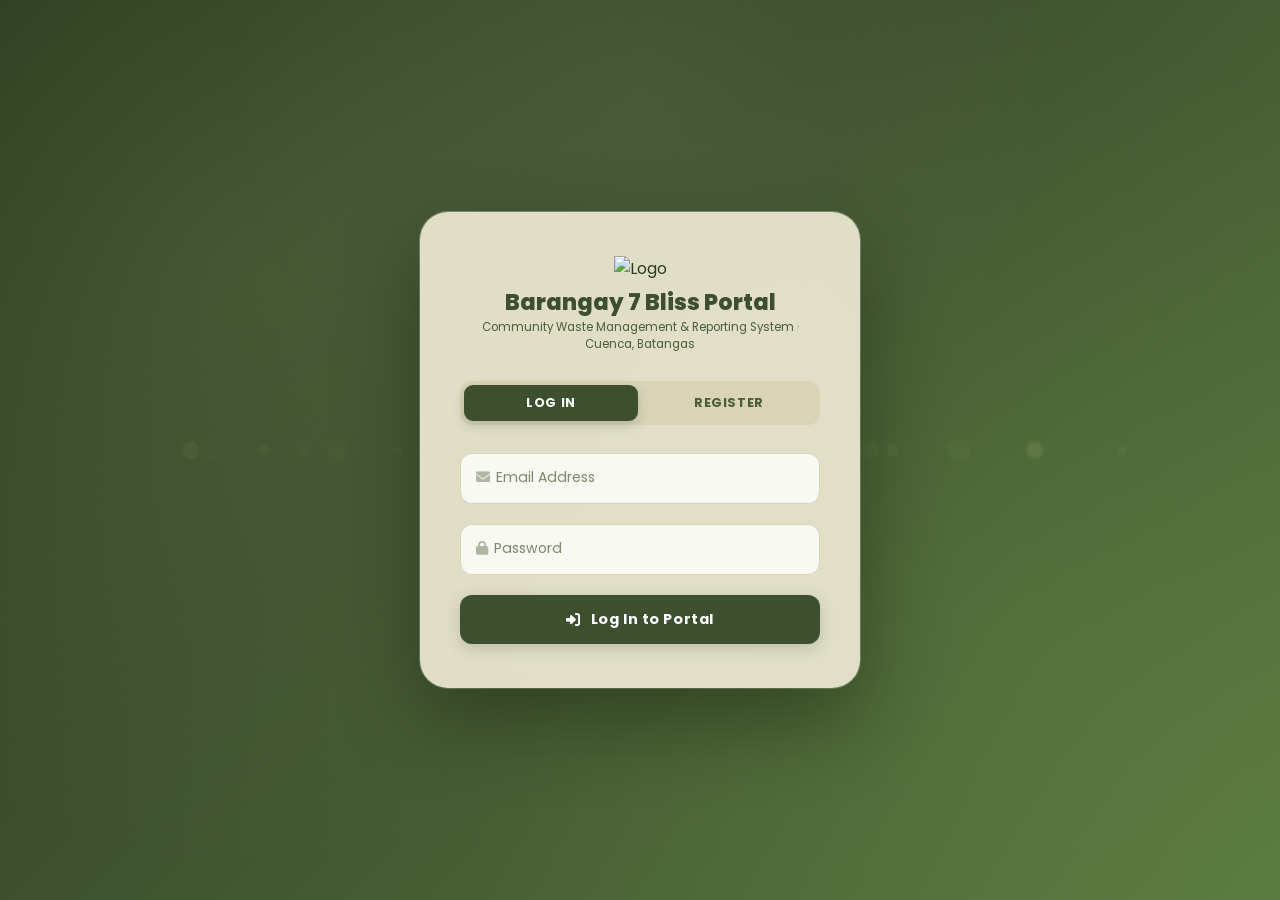
==== index.html @ 77852410 "index.html" ====
<!DOCTYPE html>
<html lang="en">
    
<head>
  <meta charset="UTF-8">  
  <meta name="viewport" content="width=device-width, initial-scale=1.0">
  <title>Community Waste Management & Reporting System</title>
  <link href="https://fonts.googleapis.com/css2?family=Poppins:wght@300;400;500;600;700;800&display=swap" rel="stylesheet">
  <link rel="stylesheet" href="https://cdnjs.cloudflare.com/ajax/libs/font-awesome/6.5.0/css/all.min.css">
  <style>
    :root {
      --dark-green: #3d4f2e;
      --mid-green: #5a7a40;
      --light-green: #8ab55a;
      --pale-green: #b5d68a;
      --cream: #e8e4cf;
      --cream-dark: #d9d4b8;
      --white-glass: rgba(255,255,255,0.75);
      --card-bg: rgba(255,255,255,0.6);
      --text-dark: #2c3a1e;
      --text-mid: #4a5e35;
    }

    * { margin: 0; padding: 0; box-sizing: border-box; }
    html { scroll-behavior: smooth; }

    body {
      font-family: 'Poppins', sans-serif;
      background-color: var(--cream);
      color: var(--text-dark);
      overflow-x: hidden;
    }

    /* ══════════════════════════════
       AUTH OVERLAY
    ══════════════════════════════ */
    #auth-overlay {
      position: fixed;
      inset: 0;
      z-index: 9999;
      display: flex;
      align-items: center;
      justify-content: center;
      background: linear-gradient(135deg, #2c3a1e 0%, #3d4f2e 40%, #5a7a40 100%);
      overflow: hidden;
    }

    /* Ghibli-inspired floating dust particles */
    #auth-overlay::before {        /*   Target an element with the ID of auth-overlay, ::before: This keeps your markup clean.    */
      content: '';        /*   It tells the browser, "Yes, build this element, even if there's no text inside it."   */
      position: absolute; /*   Takes the dust layer out of the normal document flow so it can sit directly on top of (or behind) the content.   */
      inset: 0; /*   forces this dust layer to stretch and perfectly cover 100% of its parent element.    */
      background-image:
        radial-gradient(circle at 20% 30%, rgba(181,214,138,.12) 0%, transparent 50%), /*   Places the center of the glow near the top-left. */
        radial-gradient(circle at 80% 70%, rgba(138,181,90,.10) 0%, transparent 50%), /*   Places this glow toward the bottom-right.    */
        radial-gradient(circle at 50% 10%, rgba(232,228,207,.06) 0%, transparent 40%); /*  Places this right at the top-center, acting like a gentle overhead sunbeam.  */
      pointer-events: none;
    }

    .auth-soot {
      position: absolute; /*   */
      border-radius: 50%; /*   */
      background: rgba(181,214,138,.15); /*   */
      pointer-events: none; /*   */
      animation: floatSoot linear infinite; /*   */
    }

    @keyframes floatSoot {
      0%   { transform: translateY(110vh) scale(0.5) rotate(0deg); opacity: 0; }
      10%  { opacity: 1; }
      90%  { opacity: 0.6; }
      100% { transform: translateY(-10vh) scale(1.2) rotate(360deg); opacity: 0; }
    }

    .auth-box {
      position: relative;    /* ginagamit para ma adjust sa parents */
      z-index: 2;           /* para siguradong nasa ibabaw siya ng ibang elements */
      width: 100%;         /* lalaki siya ng hanggang 100 percent pero hindi lalagpas ng 440 maxwidth*/
      max-width: 440px;
      margin: 20px;          /* sa bawat corner ng box, sure na 20px ang margin nito, maari rin naman na baguhin ang margin to margin-top or margin-bottom, right or left */
      background: rgba(232, 228, 207, 0.96);  /* ang kulay ng background nito ay medyo transparent */
      border-radius: 28px;                 /* ang boarder-radius ay paraan para mapabilog ang isang corner */
      padding: 44px 40px;                  /* basta ito ung space between the content and the box para hindi super gilid yk */
      box-shadow: 0 32px 80px rgba(20,30,10,.45), 0 0 0 1px rgba(255,255,255,.3);  /* naglalagay tayo ng shadow para magmukhang uma-umangat ung box */
      backdrop-filter: blur(12px);                                                  /* binabago ng backdrop ang itsura ng background para mag blur at pwede rin sa iba pan tulad ng brightness etc.*/
      animation: authSlideIn .7s cubic-bezier(.34,1.56,.64,1) both;                 /*may fade in effect siya bcs of animation*/
    }

    @keyframes authSlideIn {
      from { opacity: 0; transform: translateY(40px) scale(.94); }
      to   { opacity: 1; transform: translateY(0) scale(1); }
    }

    .auth-logo {
      text-align: center;
      margin-bottom: 28px;
    }

    .auth-logo img {
      height: 52px;
      margin-bottom: 8px;
    }

    .auth-logo h1 {
      font-family: 'Poppins', sans-serif;
      font-size: 1.4rem;
      font-weight: 800;
      color: var(--dark-green);
      line-height: 1.2;
    }

    .auth-logo p {
      font-size: .72rem;
      color: var(--text-mid);
      margin-top: 4px;
    }

    /* Tab switcher */
    .auth-tabs {
      display: flex;
      background: var(--cream-dark);
      border-radius: 12px;
      padding: 4px;
      margin-bottom: 28px;
      gap: 4px;
    }

    .auth-tab {           /* usually we're using this for tab that has choices like login or register */
      flex: 1;                 /* making sure that the tab for each log-in and register has the same space*/
      text-align: center;  /* it makes the text be on the center*/
      padding: 9px;          /* gives space inside of the tab*/
      border-radius: 9px;  /*curve effect on each corner */
      font-size: .8rem;  /* font size obvi*/
      font-weight: 700;  /* making it bold text*/
      cursor: pointer;  /* when a user points on the tab, it will become a pointer like the hand one*/
      color: var(--text-mid); /*--tex-mid is a variable for a color that we set earlier*/
      transition: all .25s; /*so mag ta-transition ung tab like ung kulay niya kapag tinapatan ng cursor*/
      letter-spacing: .04em; /*just another spacing for letter */
      text-transform: uppercase;
      user-select: none;
    }

    .auth-tab.active {
      background: var(--dark-green);
      color: #fff;
      box-shadow: 0 4px 12px rgba(40,60,20,.2);
    }

    /* Forms */
    .auth-form { display: none; }
    .auth-form.active { display: block; }

    /* ── Floating Label Input ── */
    .fl-group {
      position: relative;
      margin-bottom: 20px;
    }

    .fl-group input,
    .fl-group textarea,  /*    idk what to say anymore */
    .fl-group select {
      width: 100%;
      padding: 20px 16px 8px;
      border: 1.5px solid var(--cream-dark);
      border-radius: 12px;
      background: rgba(255,255,255,.8);
      font-family: 'Poppins', sans-serif;
      font-size: .88rem;
      color: var(--text-dark);
      outline: none;
      transition: border-color .2s, box-shadow .2s;
      -webkit-appearance: none;
    }

    .fl-group textarea {
      min-height: 80px;
      resize: vertical;
      padding-top: 24px;
    }

    .fl-group input:focus,
    .fl-group textarea:focus,
    .fl-group select:focus {
      border-color: var(--mid-green);
      box-shadow: 0 0 0 3px rgba(90,122,64,.18);
    }

    .fl-group label {
      position: absolute;
      left: 16px;
      top: 14px;
      font-size: .88rem;
      color: var(--text-mid);
      pointer-events: none;
      transition: all .2s cubic-bezier(.4,0,.2,1);
      transform-origin: left top;
      opacity: .7;
    }

    /* Float label up when focused */
    .fl-group input:focus + label,
    .fl-group input:not(:placeholder-shown) + label,
    .fl-group textarea:focus + label,
    .fl-group textarea:not(:placeholder-shown) + label,
    .fl-group select:focus + label,
    .fl-group.has-value label {
      top: 5px;
      font-size: .68rem;
      color: var(--mid-green);
      opacity: 1;
      font-weight: 600;
      letter-spacing: .04em;
    }

    .fl-group input::placeholder,
    .fl-group textarea::placeholder { color: transparent; }

    /* File upload */
    .file-upload-area {
      border: 2px dashed var(--cream-dark);
      border-radius: 12px;
      padding: 18px;
      text-align: center;
      cursor: pointer;
      transition: border-color .2s, background .2s;
      background: rgba(255,255,255,.5);
      position: relative;
      overflow: hidden;
    }

    .file-upload-area:hover { border-color: var(--mid-green); background: rgba(90,122,64,.05); }
    .file-upload-area input[type="file"] { position: absolute; inset: 0; opacity: 0; cursor: pointer; }

    .file-upload-area i { font-size: 1.6rem; color: var(--light-green); margin-bottom: 6px; display: block; }
    .file-upload-area p { font-size: .78rem; color: var(--text-mid); }
    .file-upload-area .file-name { font-size: .75rem; color: var(--mid-green); font-weight: 600; margin-top: 6px; }

    /* Upload preview */
    #id-preview {
      display: none;
      margin-top: 8px;
      border-radius: 8px;
      overflow: hidden;
      max-height: 100px;
    }
    #id-preview img { width: 100%; object-fit: cover; max-height: 100px; }

    /* Submit button */
    .auth-submit {
      width: 100%;
      padding: 14px;
      background: var(--dark-green);
      color: #fff;
      border: none;
      border-radius: 12px;
      font-family: 'Poppins', sans-serif;
      font-weight: 700;
      font-size: .9rem;
      letter-spacing: .04em;
      cursor: pointer;
      transition: background .2s, transform .2s, box-shadow .2s;
      box-shadow: 0 4px 16px rgba(40,60,20,.2);
      margin-top: 4px;
      display: flex;
      align-items: center;
      justify-content: center;
      gap: 10px;
    }
    .auth-submit:hover { background: var(--mid-green); transform: translateY(-2px); box-shadow: 0 8px 24px rgba(40,60,20,.25); }
    .auth-submit:disabled { opacity: .7; cursor: not-allowed; transform: none; }

    .btn-spinner {
      display: inline-block;
      width: 16px;
      height: 16px;
      border: 2.5px solid rgba(255,255,255,.4);
      border-top-color: #fff;
      border-radius: 50%;
      animation: spin .7s linear infinite;
    }
    @keyframes spin { to { transform: rotate(360deg); } }

    /* Message boxes */
    .auth-msg {
      display: none;
      margin-top: 14px;
      border-radius: 10px;
      padding: 12px 16px;
      font-size: .8rem;
      font-weight: 600;
      text-align: center;
      animation: fadeUp .3s ease;
    }
    .auth-msg.success { background: rgba(90,122,64,.12); border: 1.5px solid var(--light-green); color: var(--dark-green); }
    .auth-msg.error   { background: rgba(200,80,60,.1); border: 1.5px solid #e07060; color: #8b2a1a; }
    .auth-msg.info    { background: rgba(90,122,64,.08); border: 1.5px solid var(--pale-green); color: var(--text-mid); }

    @keyframes fadeUp { from { opacity:0; transform:translateY(6px); } to { opacity:1; transform:none; } }

    /* Upload progress bar */
    .upload-bar-wrap {
      display: none;
      margin-top: 10px;
      background: var(--cream-dark);
      border-radius: 6px;
      overflow: hidden;
      height: 6px;
    }
    .upload-bar-fill {
      height: 100%;
      width: 0%;
      background: linear-gradient(90deg, var(--light-green), var(--pale-green));
      border-radius: 6px;
      transition: width .3s ease;
    }

    /* ══════════════════════════════
       MAIN CONTENT 
    ══════════════════════════════ */
    #main-content { display: none; }
    #main-content.unlocked { display: block; }

    /* ── NAVBAR ── */
    nav {
      background: var(--dark-green);
      display: flex;
      align-items: center;
      justify-content: space-between;
      padding: 0 6%;
      height: 64px;
      position: sticky;
      top: 0;
      z-index: 2000;
      flex-shrink: 0;
    }

    .logo { display: flex; align-items: center; gap: 10px; }
    .logo img { height: 40px; display: block; }
    .logo-text { display: flex; flex-direction: column; line-height: 1.2; }
    .logo-text strong { color: #fff; font-size: .68rem; font-weight: 700; letter-spacing: .01em; }
    .logo-text span { color: var(--pale-green); font-size: .58rem; }

    .nav-links { display: flex; list-style: none; gap: 20px; align-items: center; }
    .nav-links a {
      text-decoration: none; color: var(--pale-green); font-weight: 700;
      font-size: .78rem; letter-spacing: .06em; text-transform: uppercase; transition: color .2s;
    }
    .nav-links a:hover, .nav-links a.active { color: #fff; }
    .nav-links .report-btn {
      background: var(--cream); color: var(--dark-green) !important;
      padding: 7px 18px; border-radius: 6px; font-weight: 800; border: 2px solid var(--cream);
    }
    .nav-links .report-btn:hover { background: var(--pale-green); border-color: var(--pale-green); }

    /* Logged-in user chip */
    .user-chip {
      display: flex;
      align-items: center;
      gap: 8px;
      background: rgba(255,255,255,.12);
      border: 1px solid rgba(255,255,255,.2);
      border-radius: 50px;
      padding: 5px 14px 5px 8px;
    }
    .user-chip-avatar {
      width: 28px; height: 28px;
      background: var(--light-green);
      border-radius: 50%;
      display: flex; align-items: center; justify-content: center;
      font-size: .75rem; font-weight: 800; color: var(--dark-green);
    }
    .user-chip span { font-size: .72rem; font-weight: 600; color: #fff; max-width: 120px; overflow: hidden; text-overflow: ellipsis; white-space: nowrap; }
    .logout-btn {
      background: none; border: none; color: rgba(255,255,255,.5);
      cursor: pointer; font-size: .75rem; margin-left: 4px; transition: color .2s;
    }
    .logout-btn:hover { color: #fff; }

    .hamburger { display: none; flex-direction: column; gap: 5px; cursor: pointer; padding: 4px; }
    .hamburger span { display: block; width: 24px; height: 2.5px; background: #fff; border-radius: 2px; transition: .3s; }
    .hamburger.open span:nth-child(1) { transform: translateY(7.5px) rotate(45deg); }
    .hamburger.open span:nth-child(2) { opacity: 0; }
    .hamburger.open span:nth-child(3) { transform: translateY(-7.5px) rotate(-45deg); }

    /* ── HERO ── */
    .hero {
      display: flex; align-items: center; padding: 60px 8%; min-height: 88vh;
      gap: 40px; position: relative; overflow: hidden;
    }
    .hero::before {
      content: ''; position: absolute; right: -80px; top: -80px;
      width: 520px; height: 520px; background: rgba(138,181,90,.12);
      border-radius: 50%; pointer-events: none;
    }

    .hero-img-wrapper { flex: 1; display: flex; justify-content: center; align-items: center; position: relative; }
    #trashcan {
      width: 100%; max-width: 400px;
      transform: rotate(-8deg) scale(1); opacity: 1;
      transition: opacity .05s linear, transform .05s linear;
      filter: drop-shadow(0 20px 40px rgba(60,80,30,.18));
    }

    .hero-badge {
      position: absolute; bottom: 30px; left: 0;
      background: var(--mid-green); color: #fff; border-radius: 50px;
      padding: 8px 18px; font-size: .82rem; font-weight: 600;
      display: flex; align-items: center; gap: 8px;
      box-shadow: 0 4px 16px rgba(0,0,0,.18);
      animation: badgePop .8s ease .4s both;
    }
    @keyframes badgePop { from { transform: scale(.7); opacity: 0; } to { transform: scale(1); opacity: 1; } }

    .hero-text { flex: 1.3; }
    .hero-eyebrow { font-size: .82rem; font-weight: 700; color: var(--mid-green); letter-spacing: .06em; text-transform: uppercase; margin-bottom: 12px; }

    .hero-text h1 {
      font-size: clamp(2.2rem, 4vw, 3.4rem);
      font-weight: 800;
      line-height: 1.1; margin-bottom: 20px; color: var(--text-dark);
    }
    .hero-text h1 span { color: var(--mid-green); }

    .hero-desc { font-size: .95rem; line-height: 1.75; color: var(--text-mid); margin-bottom: 32px; max-width: 520px; }

    .btn-group { display: flex; gap: 14px; flex-wrap: wrap; }
    .btn-main {
      padding: 12px 36px; border-radius: 50px; text-decoration: none;
      font-weight: 700; font-size: .85rem; letter-spacing: .04em;
      transition: .25s; display: inline-block; cursor: pointer;
    }
    .btn-signin { background: var(--light-green); color: var(--dark-green); border: 2px solid var(--light-green); }
    .btn-signin:hover { background: var(--pale-green); border-color: var(--pale-green); }
    .btn-login { border: 2px solid var(--dark-green); color: var(--dark-green); background: transparent; }
    .btn-login:hover { background: var(--dark-green); color: #fff; }

    /* Welcome banner shown after login */
    .welcome-banner {
      background: linear-gradient(135deg, var(--dark-green), var(--mid-green));
      color: #fff;
      padding: 14px 8%;
      display: flex;
      align-items: center;
      gap: 12px;
      font-size: .88rem;
      font-weight: 600;
    }
    .welcome-banner i { font-size: 1.2rem; color: var(--pale-green); }

    /* ── COMMUNITY ACTIONS ── */
    .community { padding: 80px 8%; text-align: center; }
    .section-title { font-size: clamp(1.6rem,3vw,2.4rem); font-weight: 800; margin-bottom: 10px; }
    .section-sub { font-size: .88rem; color: var(--text-mid); margin-bottom: 50px; max-width: 540px; margin-left: auto; margin-right: auto; }

    .news-grid { display: grid; grid-template-columns: repeat(auto-fit,minmax(260px,1fr)); gap: 24px; }
    .news-card {
      background: var(--card-bg); backdrop-filter: blur(10px);
      border: 1.5px solid rgba(255,255,255,.7); border-radius: 20px;
      padding: 28px 24px; text-align: left;
      box-shadow: 0 8px 32px rgba(60,80,30,.08);
      transition: transform .3s, box-shadow .3s;
      opacity: 0; transform: translateY(30px);
    }
    .news-card.visible { opacity: 1; transform: translateY(0); }
    .news-card:hover { transform: translateY(-6px); box-shadow: 0 16px 40px rgba(60,80,30,.14); }
    .news-date { font-size: .72rem; color: var(--text-mid); margin-bottom: 12px; display: flex; align-items: center; gap: 6px; }
    .news-card h3 { font-size: .95rem; font-weight: 700; line-height: 1.4; margin-bottom: 10px; }
    .news-card p { font-size: .82rem; color: var(--text-mid); line-height: 1.65; }
    .read-more {
      display: inline-block; margin-top: 16px; font-size: .75rem; font-weight: 700;
      color: var(--mid-green); text-decoration: none; letter-spacing: .04em;
      border-bottom: 1.5px solid var(--light-green); padding-bottom: 2px; transition: .2s;
    }
    .read-more:hover { color: var(--dark-green); }

    /* ── ANALYTICS ── */
    .analytics {
      padding: 80px 8%; text-align: center; background: var(--dark-green);
      position: relative; overflow: hidden;
    }
    .analytics::before, .analytics::after { content: ''; position: absolute; border-radius: 50%; background: rgba(255,255,255,.04); }
    .analytics::before { width: 400px; height: 400px; top: -100px; left: -100px; }
    .analytics::after  { width: 300px; height: 300px; bottom: -80px; right: -60px; }
    .analytics .section-title, .analytics .section-sub { color: #fff; }
    .analytics .section-sub { color: rgba(255,255,255,.65); }

    .stats-grid { display: grid; grid-template-columns: repeat(auto-fit,minmax(180px,1fr)); gap: 24px; position: relative; z-index: 1; }
    .stat-card {
      background: rgba(255,255,255,.1); backdrop-filter: blur(8px);
      border: 1px solid rgba(255,255,255,.15); border-radius: 20px;
      padding: 36px 24px; text-align: center; transition: transform .3s;
      opacity: 0; transform: translateY(20px);
    }
    .stat-card.visible { opacity: 1; transform: translateY(0); }
    .stat-card:hover { transform: translateY(-4px); }
    .stat-icon { width: 56px; height: 56px; background: rgba(255,255,255,.12); border-radius: 50%; display: flex; align-items: center; justify-content: center; margin: 0 auto 16px; font-size: 1.4rem; color: var(--pale-green); }
    .stat-card h3 { font-size: 2rem; font-weight: 800; color: #fff; margin-bottom: 4px; }
    .stat-card p { font-size: .8rem; color: rgba(255,255,255,.7); font-weight: 500; }

    /* ── TRASHCAN DROP ── */
    .trashcan-drop-section { height: 220px; display: flex; align-items: center; justify-content: center; overflow: hidden; position: relative; }
    #drop-icon { font-size: 3.5rem; opacity: 0; transform: translateY(-60px); transition: transform .5s cubic-bezier(.34,1.56,.64,1), opacity .3s; color: var(--mid-green); }

    /* ── GARBAGE TRUCK ── */
    .truck-section { padding: 80px 8%; text-align: center; position: relative; }
    .truck-blobs { position: absolute; inset: 0; pointer-events: none; overflow: hidden; }
    .blob { position: absolute; border-radius: 50%; background: rgba(138,181,90,.18); }
    .blob-1 { width: 260px; height: 260px; bottom: -60px; left: 2%; }
    .blob-2 { width: 180px; height: 180px; top: 40px; left: 28%; }
    .blob-3 { width: 220px; height: 220px; bottom: -40px; right: 6%; }
    .blob-4 { width: 140px; height: 140px; top: 20px; right: 22%; }

    .truck-cards { display: grid; grid-template-columns: repeat(3,1fr); gap: 28px; margin-top: 48px; position: relative; z-index: 1; }
    .truck-card {
      background: var(--card-bg); backdrop-filter: blur(10px);
      border: 1.5px solid rgba(255,255,255,.7); border-radius: 20px;
      padding: 36px 28px; box-shadow: 0 8px 32px rgba(60,80,30,.07);
      text-align: left; opacity: 0; transform: translateY(24px);
      transition: opacity .5s, transform .5s;
    }
    .truck-card.visible { opacity: 1; transform: translateY(0); }
    .truck-card-label { font-size: 1.5rem; font-weight: 900; color: var(--mid-green); font-style: italic; margin-bottom: 18px; letter-spacing: -.01em; }
    .truck-card p { font-size: .84rem; color: var(--text-mid); line-height: 1.75; }
    strong { color: var(--dark-green); }

    .continue-btn {
      display: inline-block; margin-top: 40px; padding: 13px 36px; border-radius: 50px;
      background: var(--dark-green); color: #fff; text-decoration: none;
      font-weight: 700; font-size: .84rem; letter-spacing: .04em;
      transition: .25s; position: relative; z-index: 1;
    }
    .continue-btn:hover { background: var(--mid-green); }

    /* ── TRACKER ── */
    .tracker { padding: 80px 8%; background: var(--cream); }
    .tracker-inner { max-width: 800px; margin: 0 auto; }
    .tracker .section-title, .tracker .section-sub { text-align: center; }
    .tracker .section-sub { margin-bottom: 54px; }

    .tracker-steps { display: flex; flex-direction: column; gap: 0; position: relative; }
    .tracker-steps::before {
      content: ''; position: absolute; left: 28px; top: 28px; bottom: 28px; width: 2px;
      background: linear-gradient(to bottom, var(--light-green), var(--mid-green)); z-index: 0;
    }

    .tracker-step { display: flex; gap: 28px; align-items: flex-start; padding-bottom: 28px; opacity: 0; transform: translateX(-20px); transition: opacity .5s, transform .5s; }
    .tracker-step.visible { opacity: 1; transform: translateX(0); }

    .step-num { width: 56px; height: 56px; border-radius: 50%; background: var(--dark-green); color: #fff; display: flex; align-items: center; justify-content: center; font-weight: 800; font-size: 1.1rem; flex-shrink: 0; position: relative; z-index: 1; box-shadow: 0 4px 16px rgba(60,80,30,.2); }
    .step-content { background: var(--white-glass); border: 1px solid rgba(255,255,255,.8); border-radius: 16px; padding: 22px 26px; flex: 1; box-shadow: 0 4px 16px rgba(60,80,30,.06); }
    .step-content h4 { font-size: 1rem; font-weight: 700; text-transform: uppercase; letter-spacing: .06em; margin-bottom: 8px; color: var(--dark-green); }
    .step-content p { font-size: .84rem; color: var(--text-mid); line-height: 1.7; }

    /* ── FOOTER ── */
    footer { background: var(--dark-green); color: #fff; padding: 60px 8% 24px; }
    .footer-grid { display: grid; grid-template-columns: 2fr 1fr 1fr 1.6fr; gap: 40px; padding-bottom: 40px; border-bottom: 1px solid rgba(255,255,255,.1); }
    .footer-logo img { height: 56px; margin-bottom: 14px; display: block; }
    .footer-tagline { font-size: .8rem; opacity: .65; line-height: 1.65; margin-bottom: 18px; }
    .social-row { display: flex; gap: 14px; }
    .social-row a { display: block; width: 30px; height: 30px; }
    .social-row img { width: 30px; height: 30px; filter: brightness(0) invert(1); opacity: .8; transition: .2s; }
    .social-row img:hover { opacity: 1; }
    .footer-col h4 { font-size: .82rem; font-weight: 700; color: var(--pale-green); letter-spacing: .06em; text-transform: uppercase; margin-bottom: 16px; }
    .footer-col p, .footer-col a { font-size: .84rem; color: rgba(255,255,255,.7); text-decoration: none; display: flex; align-items: center; gap: 10px; margin-bottom: 10px; transition: .2s; }
    .footer-col a:hover { color: #fff; }
    .footer-col img { width: 18px; filter: brightness(0) invert(1); opacity: .7; }
    .footer-copy { text-align: center; font-size: .72rem; opacity: .4; margin-top: 20px; }

    /* ── SCROLL ANIMATIONS ── */
    .fade-up { opacity: 0; transform: translateY(28px); transition: opacity .6s ease, transform .6s ease; }
    .fade-up.visible { opacity: 1; transform: translateY(0); }

    /* ── RESPONSIVE ── */
    @media(max-width:900px) {
      .truck-cards { grid-template-columns: 1fr; }
      .footer-grid { grid-template-columns: 1fr 1fr; }
    }
    @media(max-width:768px) {
      .hero { flex-direction: column; padding: 50px 6% 40px; min-height: auto; text-align: center; }
      .hero-text { order: -1; }
      .hero-img-wrapper { max-width: 260px; }
      .hero-badge { left: 50%; transform: translateX(-50%); }
      .btn-group { justify-content: center; }
      .hero-desc { margin-left: auto; margin-right: auto; }
      .nav-links { display: none; flex-direction: column; position: absolute; top: 64px; left: 0; right: 0; background: var(--dark-green); padding: 16px 6%; gap: 4px; border-top: 1px solid rgba(255,255,255,.1); }
      .nav-links.open { display: flex; }
      .nav-links li { width: 100%; }
      .nav-links a { padding: 10px 0; display: block; border-bottom: 1px solid rgba(255,255,255,.06); }
      .nav-links .report-btn { margin-top: 8px; text-align: center; border-radius: 8px; }
      .hamburger { display: flex; }
      .footer-grid { grid-template-columns: 1fr; }
      .tracker-steps::before { left: 22px; }
      .step-num { width: 44px; height: 44px; font-size: .95rem; }
      .auth-box { padding: 32px 24px; }
    }
    @media(max-width:480px) {
      .community, .analytics, .truck-section, .tracker { padding: 60px 5%; }
      .news-grid { grid-template-columns: 1fr; }
      nav { padding: 0 5%; }
    }
  </style>
</head>

<body>

  <!-- 
       AUTH OVERLAY
   -->
  <div id="auth-overlay">
   

    <div class="auth-box">
      <div class="auth-logo">
        <img src="https://i.imgur.com/h9fxKYo.png" alt="Logo">
        <h1>Barangay 7 Bliss Portal</h1>
        <p>Community Waste Management &amp; Reporting System · Cuenca, Batangas</p>
      </div>

      <!-- Tab switcher -->
      <div class="auth-tabs">
        <div class="auth-tab active" id="tab-login" onclick="switchTab('login')">Log In</div>
        <div class="auth-tab" id="tab-register" onclick="switchTab('register')">Register</div>
      </div>

      <!-- ── LOGIN FORM ── -->
      <form class="auth-form active" id="form-login" onsubmit="handleLogin(event)">
        <div class="fl-group">
          <input type="email" id="login-email" placeholder=" " autocomplete="email" required>
          <label for="login-email"><i class="fas fa-envelope" style="margin-right:6px;opacity:.6"></i>Email Address</label>
        </div>
        <div class="fl-group">
          <input type="password" id="login-pass" placeholder=" " autocomplete="current-password" required>
          <label for="login-pass"><i class="fas fa-lock" style="margin-right:6px;opacity:.6"></i>Password</label>
        </div>
        <button class="auth-submit" type="submit" id="login-btn">
          <i class="fas fa-sign-in-alt"></i> Log In to Portal
        </button>
        <div class="auth-msg" id="login-msg"></div>
      </form>

      <!-- ── REGISTER FORM ── -->
      <form class="auth-form" id="form-register" onsubmit="handleRegister(event)">
        <div class="fl-group">
          <input type="text" id="reg-name" placeholder=" " autocomplete="name" required maxlength="80">
          <label for="reg-name"><i class="fas fa-user" style="margin-right:6px;opacity:.6"></i>Full Name</label>
        </div>
        <div class="fl-group">
          <input type="email" id="reg-email" placeholder=" " autocomplete="email" required>
          <label for="reg-email"><i class="fas fa-envelope" style="margin-right:6px;opacity:.6"></i>Email Address</label>
        </div>
        <div class="fl-group">
          <input type="password" id="reg-pass" placeholder=" " autocomplete="new-password" required minlength="6">
          <label for="reg-pass"><i class="fas fa-lock" style="margin-right:6px;opacity:.6"></i>Password (min 6 chars)</label>
        </div>
        <div class="fl-group">
          <input type="text" id="reg-address" placeholder=" " required maxlength="120">
          <label for="reg-address"><i class="fas fa-map-marker-alt" style="margin-right:6px;opacity:.6"></i>Barangay Address</label>
        </div>

        <!-- ID Photo Upload -->
        <div style="margin-bottom:16px;">
          <p style="font-size:.75rem;font-weight:700;color:var(--text-mid);letter-spacing:.04em;text-transform:uppercase;margin-bottom:8px;">
            <i class="fas fa-id-card" style="margin-right:6px;color:var(--light-green)"></i>Valid ID Photo
          </p>
          <div class="file-upload-area" id="upload-area" onclick="document.getElementById('id-file').click()">
            <input type="file" id="id-file" accept="image/*" onchange="handleFileSelect(event)">
            <i class="fas fa-cloud-upload-alt"></i>
            <p>Click to upload your valid ID (JPG, PNG)</p>
            <div class="file-name" id="file-name-display"></div>
          </div>
          <div class="upload-bar-wrap" id="upload-bar-wrap">
            <div class="upload-bar-fill" id="upload-bar-fill"></div>
          </div>
          <div id="id-preview"><img id="id-preview-img" src="" alt="ID Preview"></div>
        </div>

        <button class="auth-submit" type="submit" id="reg-btn">
          <i class="fas fa-user-plus"></i> Register Account
        </button>
        <div class="auth-msg" id="reg-msg"></div>
      </form>
    </div>
  </div>

    <!-- ══════════════════════════════════════
       MAIN CONTENT (hidden until login)
  ══════════════════════════════════════ -->
  <div id="main-content">

    <!-- NAVBAR -->
    <nav>
      <div class="logo">
        <img src="https://i.imgur.com/h9fxKYo.png" alt="Logo">
        <div class="logo-text">
          <strong>The Community Waste Management and Reporting System</strong>
          <span>For Greener Future</span>
        </div>
      </div>
      <div class="hamburger" id="hamburger"><span></span><span></span><span></span></div>
      <ul class="nav-links" id="nav-links">
        <li><a href="index.html" class="active">HOME</a></li>
        <li><a href="about.html">ABOUT</a></li>
        <li><a href="waste.html">WASTE</a></li>
        <li><a href="community.html">COMMUNITY</a></li>
        <li><a href="contact.html">CONTACT</a></li>
        <li><a href="report.html" class="report-btn">REPORT</a></li>
        <li>
          <div class="user-chip" id="user-chip">
            <div class="user-chip-avatar" id="user-avatar">?</div>
            <span id="user-name-display">Resident</span>
            <button class="logout-btn" onclick="handleLogout()" title="Log out">
              <i class="fas fa-sign-out-alt"></i>
            </button>
          </div>
        </li>
      </ul>
    </nav>

    <!-- Welcome banner -->
    <div class="welcome-banner" id="welcome-banner">
      <i class="fas fa-leaf"></i>
      <span id="welcome-text">Welcome back! You are now logged in to the Barangay 7 Resident Portal.</span>
    </div>

    <!-- HERO -->
    <section class="hero">
      <div class="hero-img-wrapper">
        <img src="https://i.imgur.com/ABRSIt7.png" alt="Trash Can" id="trashcan">
        <div class="hero-badge">
          <i class="fas fa-users"></i> 56,300 Active Community Members
        </div>
      </div>
      <div class="hero-text">
        <p class="hero-eyebrow">The Community Waste Management and Reporting System</p>
        <h1>Empowering <span>You</span> to Shape a Greener World.</h1>
        <p class="hero-desc">A cleaner neighborhood starts with a single report. This system is designed to empower
          every resident to take an active role in maintaining our local environment. By reporting issues in
          real-time, you help us identify problem areas and coordinate cleanup efforts more efficiently than ever
          before. Together, we can transform our streets into a sustainable space we are all proud to call home.</p>
        <div class="btn-group">
          <a href="report.html" class="btn-main btn-signin">FILE A REPORT</a>
          <a href="#community" class="btn-main btn-login">VIEW COMMUNITY</a>
        </div>
      </div>
    </section>

    <!-- COMMUNITY ACTIONS -->
    <section class="community" id="community">
      <h2 class="section-title fade-up">Latest Community Actions</h2>
      <p class="section-sub fade-up">Detailed coverage and solutions for waste issues, built entirely on vetted sources and authenticated facts.</p>
      <div class="news-grid">
        <div class="news-card">
          <div class="news-date"><i class="fas fa-clock"></i> January 8, 2026</div>
          <h3>School Hero: Student Led "Don't Think Waste" Project Wins Award</h3>
          <p>A group of local students has been named "Recycling Heroes of 2026" for creating a community-led initiative that uses recycle crafts into school supplies.</p>
          <a href="community.html" class="read-more">READ FULL REPORT &rarr;</a>
        </div>
        <div class="news-card" style="transition-delay:.1s">
          <div class="news-date"><i class="fas fa-clock"></i> December 21, 2025</div>
          <h3>Neighborhood Win: Local Drop-Off Program Hits 600 Households</h3>
          <p>A community-led local drop-off initiative has officially expanded to 600 local homes, achieving a 78% participation rate this month.</p>
          <a href="community.html" class="read-more">READ FULL REPORT &rarr;</a>
        </div>
        <div class="news-card" style="transition-delay:.2s">
          <div class="news-date"><i class="fas fa-clock"></i> March 8, 2026</div>
          <h3>Local Law: New "Blue Box" Rules Expand Household Recycling</h3>
          <p>Starting this week, local residents can now include coffee cups and plastic-free beverage containers in their curbside bins thanks to a new protocol-funded recycling system.</p>
          <a href="community.html" class="read-more">READ FULL REPORT &rarr;</a>
        </div>
      </div>
    </section>

    <!-- ANALYTICS -->
    <section class="analytics" id="stats-section">
      <h2 class="section-title fade-up">Latest Analytics</h2>
      <p class="section-sub fade-up">Real-time data from our community reporting network.</p>
      <div class="stats-grid">
        <div class="stat-card">
          <div class="stat-icon"><i class="fas fa-hourglass-half"></i></div>
          <h3 class="counter" data-target="1500">0</h3>
          <p>Case Pending</p>
        </div>
        <div class="stat-card" style="transition-delay:.1s">
          <div class="stat-icon"><i class="fas fa-inbox"></i></div>
          <h3 class="counter" data-target="3000">0</h3>
          <p>Case Solved</p>
        </div>
        <div class="stat-card" style="transition-delay:.2s">
          <div class="stat-icon"><i class="fas fa-users"></i></div>
          <h3 class="counter" data-target="56300">0</h3>
          <p>Active Members</p>
        </div>
        <div class="stat-card" style="transition-delay:.3s">
          <div class="stat-icon"><i class="fas fa-landmark"></i></div>
          <h3 class="counter" data-target="90000">0</h3>
          <p>Community Actions</p>
        </div>
      </div>
    </section>

    <!-- TRASHCAN DROP -->
    <div class="trashcan-drop-section">
      <div id="drop-icon"><i class="fas fa-recycle"></i></div>
    </div>

    <!-- GARBAGE TRUCK -->
    <section class="truck-section" id="waste">
      <div class="truck-blobs">
        <div class="blob blob-1"></div><div class="blob blob-2"></div>
        <div class="blob blob-3"></div><div class="blob blob-4"></div>
      </div>
      <h2 class="section-title fade-up">Track the Garbage Truck!</h2>
      <div class="truck-cards">
        <div class="truck-card">
          <div class="truck-card-label">WHEN</div>
          <p>Our tracking system confirms that waste collection is scheduled for every <strong>Sunday and Thursday at 10:00 AM</strong>. Check the map to see when the truck is approaching your street and ensure your bags are ready for a seamless pickup.</p>
        </div>
        <div class="truck-card" style="transition-delay:.12s">
          <div class="truck-card-label">WHERE</div>
          <p>We've mapped out every <strong>metal mesh waste cage in the community</strong> to prevent illegal dumping and keep our sidewalks clean. Residents are encouraged to drop off their secured bags only at these verified designated points.</p>
        </div>
        <div class="truck-card" style="transition-delay:.24s">
          <div class="truck-card-label">HOW</div>
          <p>To keep our community green, please separate your waste into three categories: <strong>Biodegradable, Non-Biodegradable, and E-Waste</strong>. Verified local guidelines require all electronics and batteries to be set aside safely.</p>
        </div>
      </div>
      <a href="waste.html" class="continue-btn">CONTINUE AT WASTE &rarr;</a>
    </section>

    <!-- TRACKER -->
    <section class="tracker" id="report">
      <div class="tracker-inner">
        <h2 class="section-title fade-up">Report System Tracker</h2>
        <p class="section-sub fade-up">Transparent community tracking for every waste concern, following a verified three-step process from pending to in-progress and finally resolved.</p>
        <div class="tracker-steps">
          <div class="tracker-step">
            <div class="step-num">1</div>
            <div class="step-content">
              <h4>Pending</h4>
              <p>Your report is currently undergoing verification through vetted photo evidence and authenticated location data. Every entry is grounded in legitimate information before moving to the next step.</p>
            </div>
          </div>
          <div class="tracker-step" style="transition-delay:.12s">
            <div class="step-num">2</div>
            <div class="step-content">
              <h4>In-Progress</h4>
              <p>Active management is underway as municipal resources are deployed based on your confirmed report. On-ground teams are currently addressing the issue using the specified site access details.</p>
            </div>
          </div>
          <div class="tracker-step" style="transition-delay:.24s">
            <div class="step-num">3</div>
            <div class="step-content">
              <h4>Resolved or Unresolved</h4>
              <p>This report has been successfully vetted and finalized, backed by confirmed cleanup data and authenticated facts. This report is now officially closed in our verified community waste record.</p>
            </div>
          </div>
        </div>
      </div>
    </section>

    <!-- FOOTER -->
    <footer id="contact">
      <div class="footer-grid">
        <div>
          <img src="https://i.imgur.com/h9fxKYo.png" alt="Logo" style="height:56px;margin-bottom:14px;display:block;">
          <p class="footer-tagline">Community Waste Management &amp; Reporting System<br><br>Cleaning our community through transparency, awareness, and united action.</p>
          <div class="social-row">
            <a href="https://www.instagram.com/kentii_88/"><img src="https://i.imgur.com/jDxVF6i.png" alt="Instagram"></a>
            <a href="https://www.facebook.com/kent.reyes.904339"><img src="https://i.imgur.com/KzCfWHk.png" alt="Facebook"></a>
            <a href="https://x.com/valerio183?s=21"><img src="https://i.imgur.com/xsraSaI.png" alt="X / Twitter"></a>
          </div>
        </div>
        <div class="footer-col">
          <h4>Quick Links</h4>
          <a href="#">HOME</a>
          <a href="#waste">WASTE</a>
          <a href="#community">COMMUNITY</a>
        </div>
        <div class="footer-col">
          <h4>Location</h4>
          <p>Barangay 7 Bliss,<br>Cuenca Batangas</p>
        </div>
        <div class="footer-col">
          <h4>Get in Touch</h4>
          <a href="mailto:kentreyes208@gmail.com"><img src="https://i.imgur.com/6YEUGwy.png" alt="Email"> kentreyes208@gmail.com</a>
          <a href="tel:09369433099"><img src="https://i.imgur.com/VXfQoIg.png" alt="Phone"> 09369433099</a>
        </div>
      </div>
      <p class="footer-copy">&copy; 2026 ALL RIGHTS RESERVED</p>
    </footer>

  </div><!-- /main-content -->

  <script>
    // ════════════════════════════════════════════════
    //  CONFIG
    
    var SHEETDB_URL    = 'https://sheetdb.io/api/v1/0p8imauhm5t0e';
    var CLOUDINARY_URL = 'https://api.cloudinary.com/v1_1/df6d84oz9/image/upload';
    var UPLOAD_PRESET  = 'TCWMRS';

    // ── Floating soot particles (Ghibli aesthetic) ──
    (function spawnSoot() {
      var overlay = document.getElementById('auth-overlay');
      for (var i = 0; i < 18; i++) {
        var s = document.createElement('div');
        s.className = 'auth-soot';
        var size = Math.random() * 18 + 6;
        s.style.cssText = [
          'width:' + size + 'px',
          'height:' + size + 'px',
          'left:' + (Math.random() * 100) + '%',
          'animation-duration:' + (Math.random() * 12 + 8) + 's',
          'animation-delay:' + (Math.random() * -14) + 's',
          'opacity:' + (Math.random() * 0.5 + 0.1)
        ].join(';');
        overlay.appendChild(s);
      }
    })();

    // ════════════════════════════════════════════════
    //  TAB SWITCHER
    
    function switchTab(tab) {
      document.getElementById('tab-login').classList.toggle('active',    tab === 'login');
      document.getElementById('tab-register').classList.toggle('active', tab === 'register');
      document.getElementById('form-login').classList.toggle('active',    tab === 'login');
      document.getElementById('form-register').classList.toggle('active', tab === 'register');
      hideMsg('login-msg');
      hideMsg('reg-msg');
    }

    // ════════════════════════════════════════════════
    //  HELPERS
    
    function showMsg(id, text, type) {
      var el = document.getElementById(id);
      el.textContent = text;
      el.className   = 'auth-msg ' + type;
      el.style.display = 'block';
    }
    function hideMsg(id) {
      var el = document.getElementById(id);
      if (el) el.style.display = 'none';
    }

    function setLoading(btnId, loading, defaultHTML) {
      var btn = document.getElementById(btnId);
      btn.disabled = loading;
      btn.innerHTML = loading
        ? '<span class="btn-spinner"></span>Please wait\u2026'
        : defaultHTML;
    }

    function getToday() {
      var d  = new Date();
      var mm = String(d.getMonth() + 1).padStart(2, '0');
      var dd = String(d.getDate()).padStart(2, '0');
      return d.getFullYear() + '-' + mm + '-' + dd;
    }

    // ════════════════════════════════════════════════
    //  FILE SELECT PREVIEW
    
    function handleFileSelect(event) {
      var file = event.target.files[0];
      if (!file) return;
      document.getElementById('file-name-display').textContent = file.name;
      var reader = new FileReader();
      reader.onload = function (e) {
        var preview = document.getElementById('id-preview');
        var img     = document.getElementById('id-preview-img');
        img.src = e.target.result;
        preview.style.display = 'block';
      };
      reader.readAsDataURL(file);
    }

    // ════════════════════════════════════════════════
    //  CLOUDINARY UPLOAD
    
    async function uploadToCloudinary(file) {
      var formData = new FormData();
      formData.append('file',           file);
      formData.append('upload_preset',  UPLOAD_PRESET);
      formData.append('folder',         'TCWMRS_IDs');

      // Show progress bar
      var barWrap = document.getElementById('upload-bar-wrap');
      var barFill = document.getElementById('upload-bar-fill');
      barWrap.style.display = 'block';
      barFill.style.width = '0%';

      // Simulate early progress
      var pct = 0;
      var interval = setInterval(function () {
        pct = Math.min(pct + Math.random() * 12, 88);
        barFill.style.width = pct + '%';
      }, 200);

      var res  = await fetch(CLOUDINARY_URL, { method: 'POST', body: formData });
      var data = await res.json();

      clearInterval(interval);
      barFill.style.width = '100%';
      setTimeout(function () { barWrap.style.display = 'none'; }, 800);

      if (!data.secure_url) throw new Error('Cloudinary upload failed.');
      return data.secure_url;
    }

    // ════════════════════════════════════════════════
    //  REGISTER
    
    async function handleRegister(event) {
      event.preventDefault();
      hideMsg('reg-msg');

      var name    = document.getElementById('reg-name').value.trim();
      var email   = document.getElementById('reg-email').value.trim();
      var pass    = document.getElementById('reg-pass').value;
      var address = document.getElementById('reg-address').value.trim();
      var fileInput = document.getElementById('id-file');

      if (!name || !email || !pass || !address) {
        showMsg('reg-msg', 'Please fill in all fields.', 'error');
        return;
      }
      if (fileInput.files.length === 0) {
        showMsg('reg-msg', 'Please upload a valid ID photo.', 'error');
        return;
      }

      setLoading('reg-btn', true, '<i class="fas fa-user-plus"></i> Register Account');

      try {
        // 1.  ID to Cloudinary
        var idUrl = await uploadToCloudinary(fileInput.files[0]);

        // 2. Save to SheetDB
        //  columns: date, name, email, password, address, id_proof, status
        var payload = {
          data: [{
            date:     getToday(),
            name:     name,
            email:    email,
            password: pass,
            address:  address,
            id_proof: idUrl,
            status:   'Pending'
          }]
        };

        var res    = await fetch(SHEETDB_URL, {
          method:  'POST',
          headers: { 'Content-Type': 'application/json', 'Accept': 'application/json' },
          body:    JSON.stringify(payload)
        });
        var result = await res.json();
        console.log('[SheetDB Register]', result);

        if (result && result.created >= 1) {
          showMsg('reg-msg',
            '\u2705 Registration submitted! Your account is pending review by the Barangay 7 Admin. You will be notified once verified.',
            'success'
          );
          document.getElementById('form-register').reset();
          document.getElementById('file-name-display').textContent = '';
          document.getElementById('id-preview').style.display = 'none';
        } else {
          throw new Error('SheetDB did not save the record. Check column headers: date, name, email, password, address, id_proof, status');
        }

      } catch (err) {
        console.error('[Register error]', err);
        showMsg('reg-msg', '\u274C ' + err.message, 'error');
      } finally {
        setLoading('reg-btn', false, '<i class="fas fa-user-plus"></i> Register Account');
      }
    }

    // ════════════════════════════════════════════════
    //  LOGIN — fetch from SheetDB, check status
    
    async function handleLogin(event) {
      event.preventDefault();
      hideMsg('login-msg');

      var email = document.getElementById('login-email').value.trim();
      var pass  = document.getElementById('login-pass').value;

      if (!email || !pass) {
        showMsg('login-msg', 'Please enter your email and password.', 'error');
        return;
      }

      setLoading('login-btn', true, '<i class="fas fa-sign-in-alt"></i> Log In to Portal');

      try {
        // Search SheetDB by email
        var searchUrl = SHEETDB_URL + '/search?email=' + encodeURIComponent(email) + '&casesensitive=false';
        var res  = await fetch(searchUrl, { headers: { 'Accept': 'application/json' } });
        var rows = await res.json();
        console.log('[SheetDB Login]', rows);

        if (!rows || rows.length === 0) {
          showMsg('login-msg', '\u274C No account found with that email address.', 'error');
          return;
        }

        // Find matching password (plain text — upgrade to hashed in production)
        var match = rows.find(function (r) { return r.password === pass; });
        if (!match) {
          showMsg('login-msg', '\u274C Incorrect password. Please try again.', 'error');
          return;
        }

        // Check account status
        var status = (match.status || '').trim();

        if (status === 'Verified') {
          // SUCCESS — unlock dashboard
          unlockDashboard(match);
        } else if (status === 'Pending') {
          showMsg('login-msg',
            '\u23F3 Your account is currently being reviewed by the Barangay 7 Admin. Please wait for approval.',
            'info'
          );
        } else {
          showMsg('login-msg', '\u274C Your account status is "' + status + '". Please contact the Barangay office.', 'error');
        }

      } catch (err) {
        console.error('[Login error]', err);
        showMsg('login-msg', '\u274C Login failed. Check your connection and try again.', 'error');
      } finally {
        setLoading('login-btn', false, '<i class="fas fa-sign-in-alt"></i> Log In to Portal');
      }
    }

    // ════════════════════════════════════════════════
    //  UNLOCK DASHBOARD

    function unlockDashboard(user) {
      // Store session
      sessionStorage.setItem('brgy7_user', JSON.stringify({ name: user.name, email: user.email }));

      // Hide overlay
      var overlay = document.getElementById('auth-overlay');
      overlay.style.transition = 'opacity .6s ease';
      overlay.style.opacity = '0';
      setTimeout(function () { overlay.style.display = 'none'; }, 600);

      // Show content
      var content = document.getElementById('main-content');
      content.classList.add('unlocked');
      content.style.opacity = '0';
      content.style.transition = 'opacity .5s ease';
      setTimeout(function () { content.style.opacity = '1'; }, 650);

      // Update nav chip
      var firstName = (user.name || 'Resident').split(' ')[0];
      document.getElementById('user-avatar').textContent = firstName.charAt(0).toUpperCase();
      document.getElementById('user-name-display').textContent = firstName;
      document.getElementById('welcome-text').textContent =
        'Welcome back, ' + user.name + '! You are now logged in to the Barangay 7 Resident Portal.';

      // Init page scripts
      initPageScripts();
    }

    // ════════════════════════════════════════════════
    //  LOGOUT
    
    function handleLogout() {
      sessionStorage.removeItem('brgy7_user');
      var content = document.getElementById('main-content');
      var overlay = document.getElementById('auth-overlay');
      content.style.opacity = '0';
      setTimeout(function () {
        content.classList.remove('unlocked');
        overlay.style.opacity = '1';
        overlay.style.display = 'flex';
        // Reset login form
        document.getElementById('form-login').reset();
        switchTab('login');
      }, 400);
    }

    // ════════════════════════════════════════════════
    //  SESSION RESTORE (if already logged in this tab)
    
    (function checkSession() {
      var stored = sessionStorage.getItem('brgy7_user');
      if (stored) {
        try {
          var user = JSON.parse(stored);
          if (user && user.name) {
            unlockDashboard(user);
          }
        } catch (e) { /* ignore */ }
      }
    })();

    // ════════════════════════════════════════════════
    //  PAGE SCRIPTS (run after unlock)

    function initPageScripts() {

      // Hamburger
      var hamburger = document.getElementById('hamburger');
      var navLinks  = document.getElementById('nav-links');
      hamburger.addEventListener('click', function () {
        hamburger.classList.toggle('open');
        navLinks.classList.toggle('open');
      });
      navLinks.querySelectorAll('a').forEach(function (a) {
        a.addEventListener('click', function () {
          hamburger.classList.remove('open');
          navLinks.classList.remove('open');
        });
      });

      // Trashcan scroll
      var trashcan = document.getElementById('trashcan');
      window.addEventListener('scroll', function () {
        var y    = window.scrollY;
        var fade = Math.max(0, 1 - y / 600);
        var scale = 1 + y * 0.0015;
        trashcan.style.opacity   = fade;
        trashcan.style.transform = 'rotate(-8deg) scale(' + Math.min(scale, 1.5) + ')';
      });

      // Drop icon
      var dropIcon    = document.getElementById('drop-icon');
      var dropSection = document.querySelector('.trashcan-drop-section');
      var dropTriggered = false;
      var dropObs = new IntersectionObserver(function (entries) {
        entries.forEach(function (entry) {
          if (entry.isIntersecting && !dropTriggered) {
            dropTriggered = true;
            dropIcon.style.opacity   = '1';
            dropIcon.style.transform = 'translateY(0)';
            setTimeout(function () {
              dropIcon.style.opacity   = '0';
              dropIcon.style.transform = 'translateY(20px)';
            }, 900);
          }
        });
      }, { threshold: 0.5 });
      dropObs.observe(dropSection);

      // Scroll reveal
      var fadeEls = document.querySelectorAll('.fade-up, .news-card, .stat-card, .truck-card, .tracker-step');
      var revealObs = new IntersectionObserver(function (entries) {
        entries.forEach(function (e) {
          if (e.isIntersecting) e.target.classList.add('visible');
        });
      }, { threshold: 0.15, rootMargin: '0px 0px -40px 0px' });
      fadeEls.forEach(function (el) { revealObs.observe(el); });

      // Counters
      var countersStarted = false;
      function easeOutQuart(t) { return 1 - (--t) * t * t * t; }
      function runCounters() {
        if (countersStarted) return;
        countersStarted = true;
        document.querySelectorAll('.counter').forEach(function (el) {
          var target   = parseInt(el.dataset.target);
          var duration = 2000;
          var start    = performance.now();
          function step(now) {
            var elapsed  = now - start;
            var progress = Math.min(elapsed / duration, 1);
            var eased    = easeOutQuart(progress);
            el.textContent = Math.round(eased * target).toLocaleString();
            if (progress < 1) requestAnimationFrame(step);
          }
          requestAnimationFrame(step);
        });
      }

      var statsSection = document.getElementById('stats-section');
      var statsObs = new IntersectionObserver(function (entries) {
        if (entries[0].isIntersecting) runCounters();
      }, { threshold: 0.3 });
      statsObs.observe(statsSection);
    }
    // ── UGH SIR FINALLY DONE MAIN  ──
  </script>

</body>
</html>
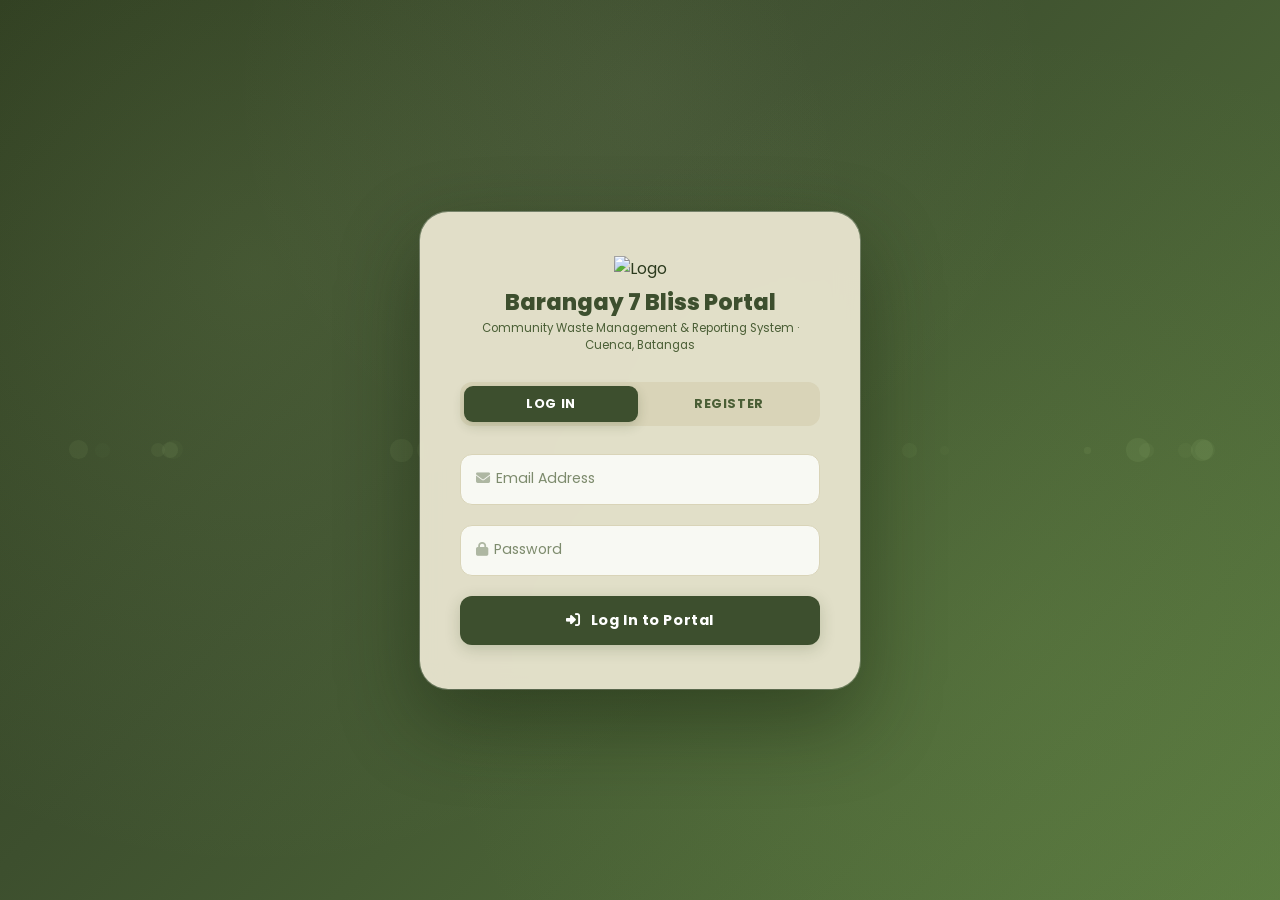
==== commit 0dd40596: "index.html" ====
--- a/index.html
+++ b/index.html
@@ -158,10 +158,10 @@
 
     .fl-group input,
     .fl-group textarea,  /*    idk what to say anymore */
-    .fl-group select {
+    .fl-group select { /*   */
       width: 100%;
       padding: 20px 16px 8px;
-      border: 1.5px solid var(--cream-dark);
+      border: 1.5px solid var(--cream-dark); /*   */
       border-radius: 12px;
       background: rgba(255,255,255,.8);
       font-family: 'Poppins', sans-serif;
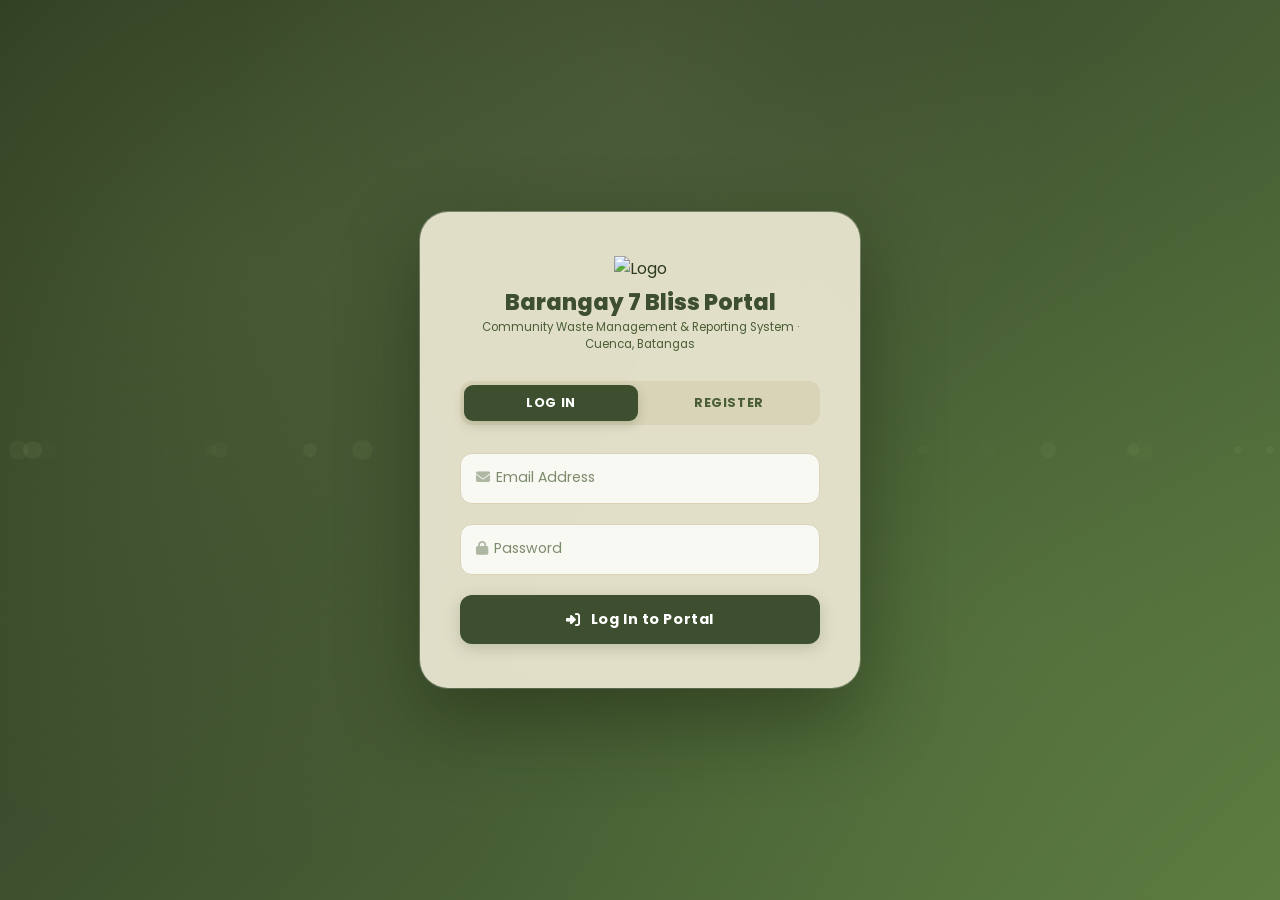
==== commit 28b4ec67: "index.html" ====
--- a/index.html
+++ b/index.html
@@ -137,7 +137,7 @@
       transition: all .25s; /*so mag ta-transition ung tab like ung kulay niya kapag tinapatan ng cursor*/
       letter-spacing: .04em; /*just another spacing for letter */
       text-transform: uppercase;
-      user-select: none;
+      user-select: none; /* */
     }
 
     .auth-tab.active {
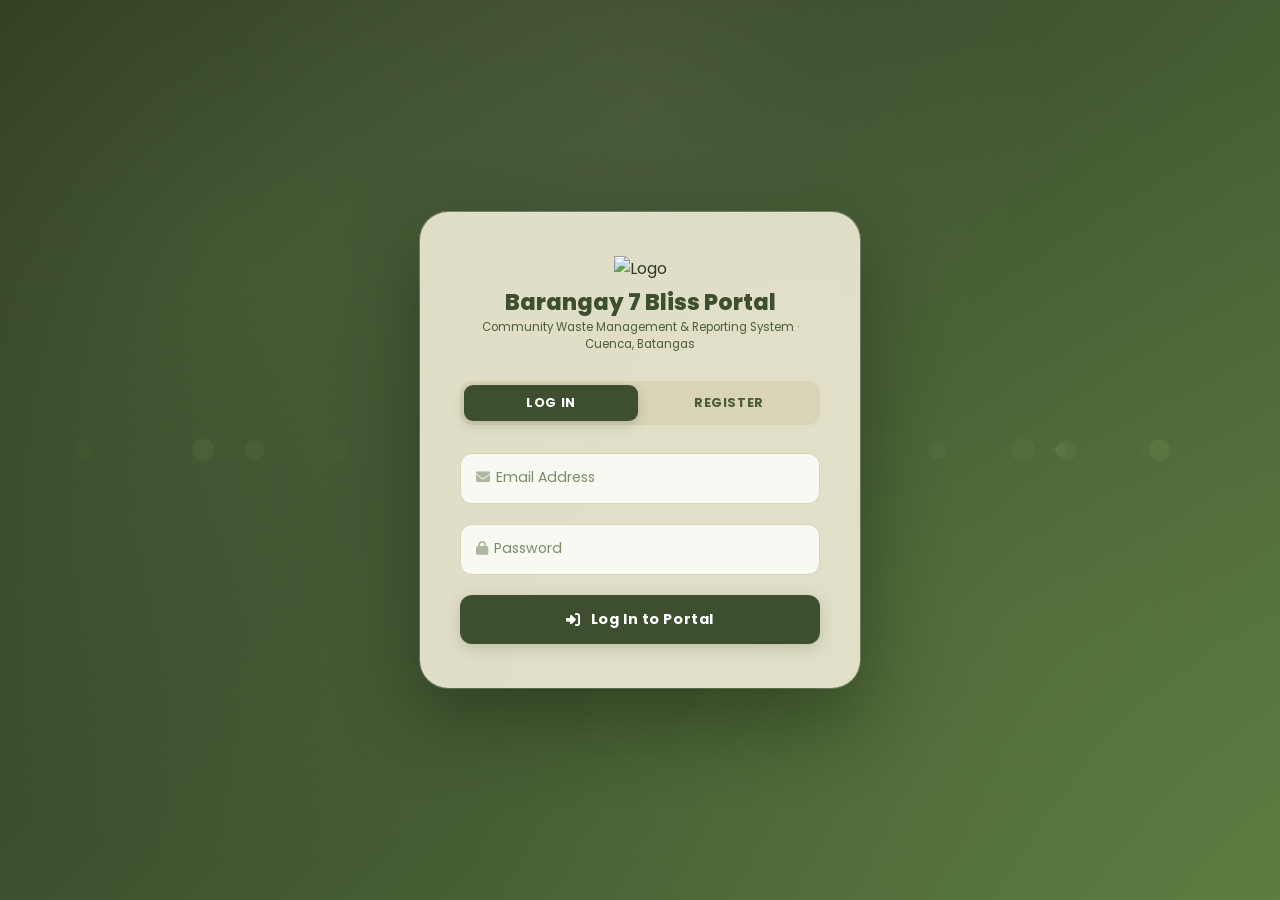
==== commit d7dee7ea: "index.html" ====
--- a/index.html
+++ b/index.html
@@ -98,12 +98,12 @@
 
     .auth-logo img {
       height: 52px;
-      margin-bottom: 8px;
+      margin-bottom: 8px; /* */
     }
 
     .auth-logo h1 {
       font-family: 'Poppins', sans-serif;
-      font-size: 1.4rem;
+      font-size: 1.4rem; /* */
       font-weight: 800;
       color: var(--dark-green);
       line-height: 1.2;
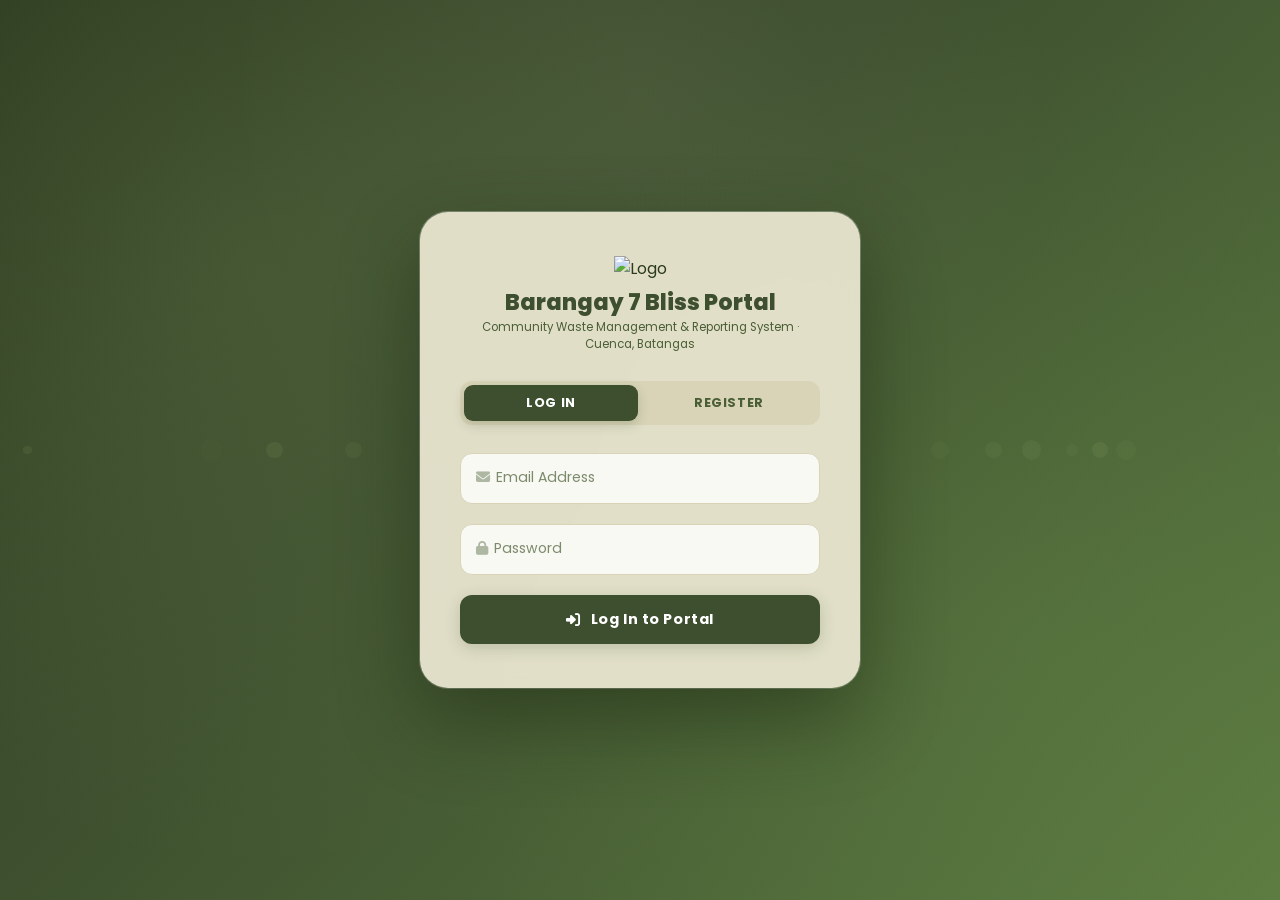
==== commit 3903f9b2: "index.html" ====
--- a/index.html
+++ b/index.html
@@ -116,7 +116,7 @@
     }
 
     /* Tab switcher */
-    .auth-tabs {
+    .auth-tabs { /* */
       display: flex;
       background: var(--cream-dark);
       border-radius: 12px;
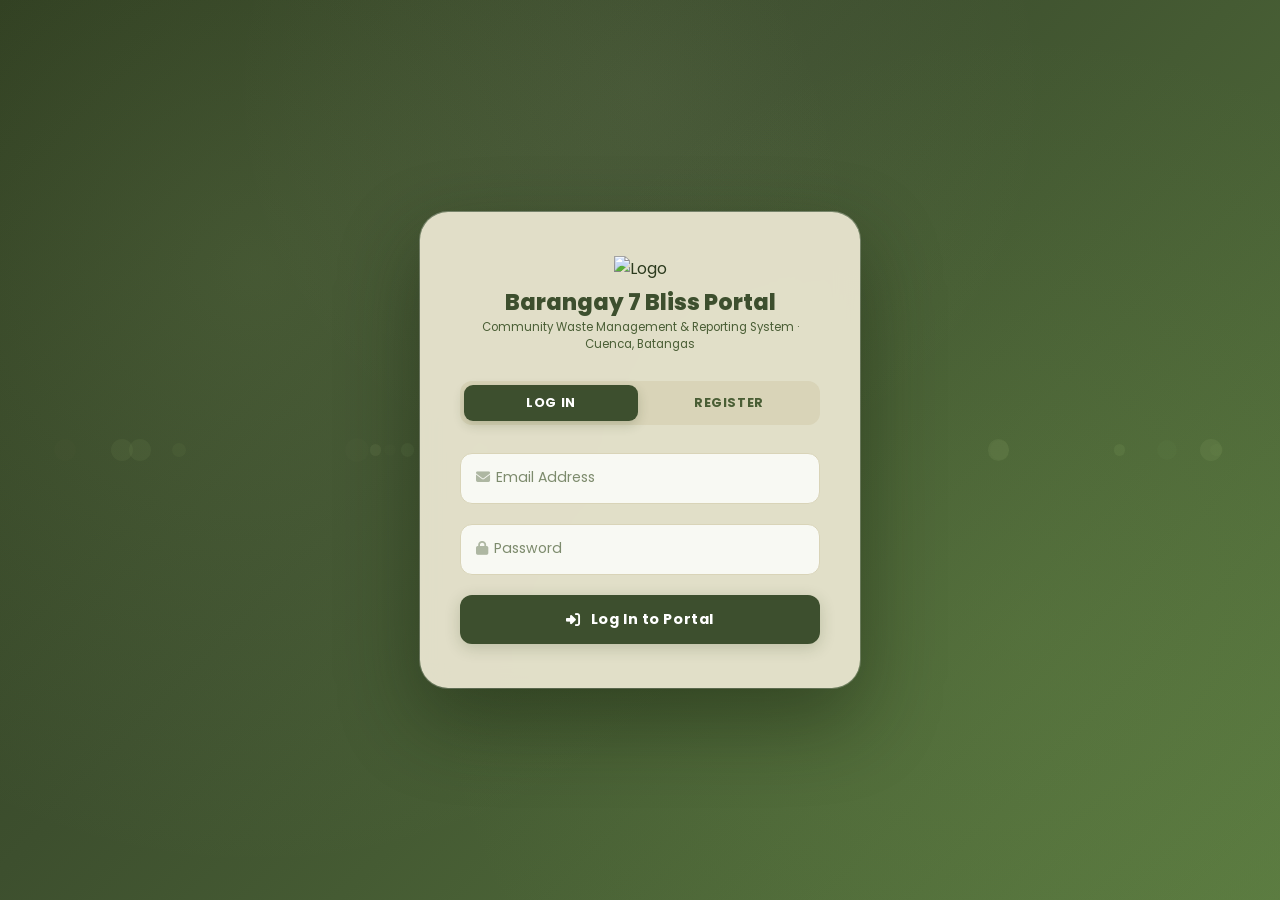
==== commit 3151f658: "index.html" ====
--- a/index.html
+++ b/index.html
@@ -92,7 +92,7 @@
     }
 
     .auth-logo {
-      text-align: center;
+      text-align: center; /* */
       margin-bottom: 28px;
     }
 
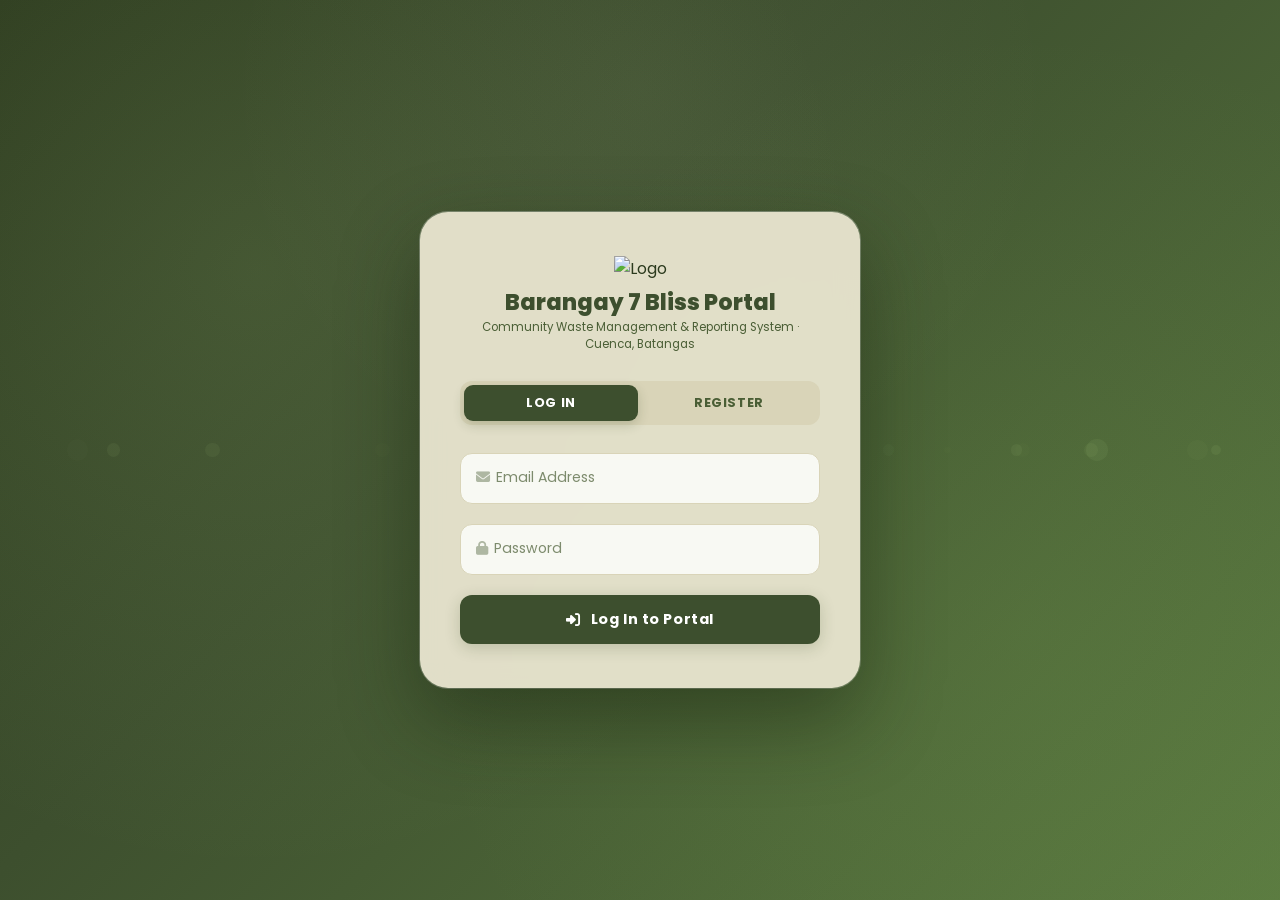
==== commit ffe3f32e: "index.html" ====
--- a/index.html
+++ b/index.html
@@ -67,7 +67,7 @@
 
     @keyframes floatSoot {
       0%   { transform: translateY(110vh) scale(0.5) rotate(0deg); opacity: 0; }
-      10%  { opacity: 1; }
+      10%  { opacity: 1; } /*  */
       90%  { opacity: 0.6; }
       100% { transform: translateY(-10vh) scale(1.2) rotate(360deg); opacity: 0; }
     }
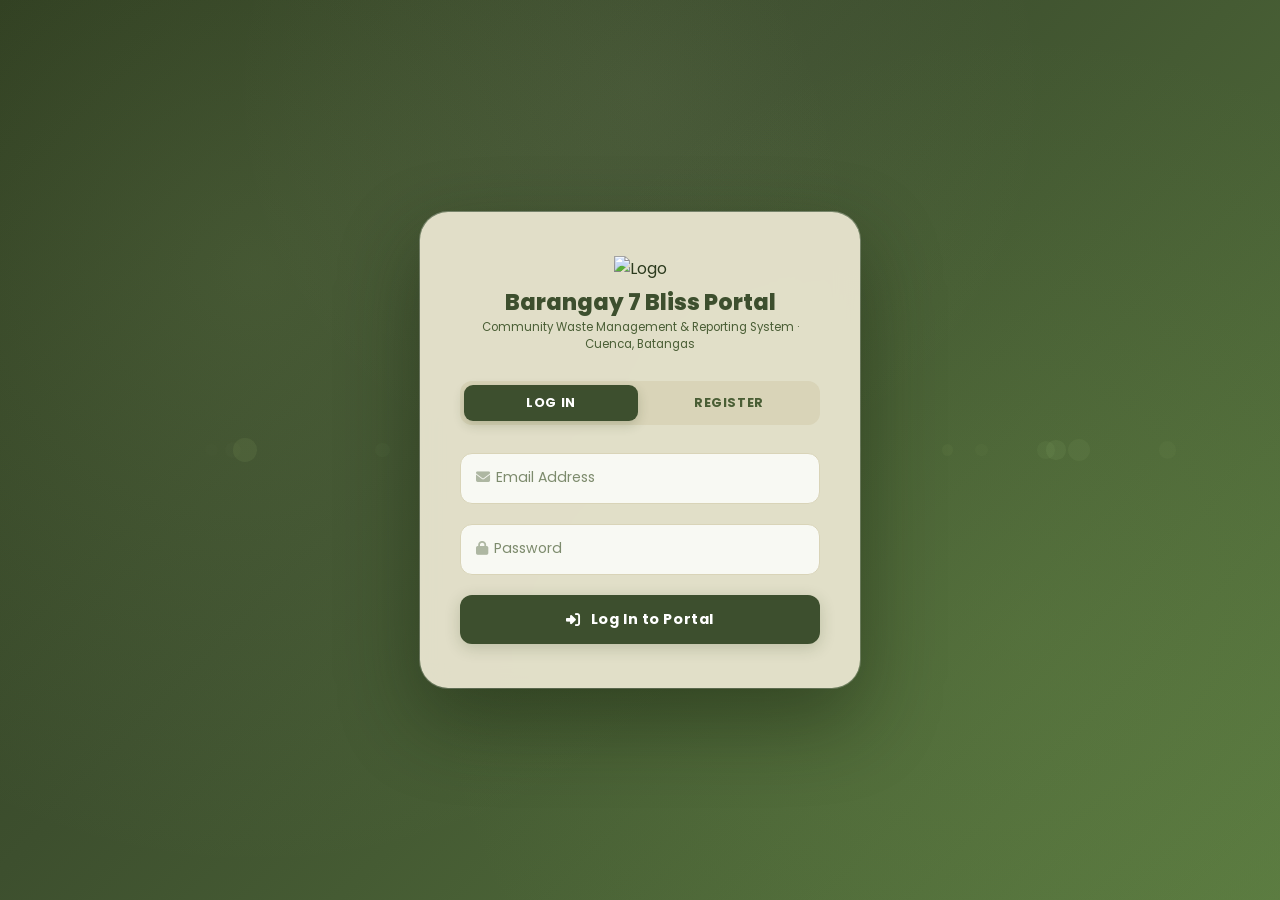
==== commit 72e56235: "index.html" ====
--- a/index.html
+++ b/index.html
@@ -54,7 +54,7 @@
         radial-gradient(circle at 20% 30%, rgba(181,214,138,.12) 0%, transparent 50%), /*   Places the center of the glow near the top-left. */
         radial-gradient(circle at 80% 70%, rgba(138,181,90,.10) 0%, transparent 50%), /*   Places this glow toward the bottom-right.    */
         radial-gradient(circle at 50% 10%, rgba(232,228,207,.06) 0%, transparent 40%); /*  Places this right at the top-center, acting like a gentle overhead sunbeam.  */
-      pointer-events: none;
+      pointer-events: none; /* */
     }
 
     .auth-soot {
